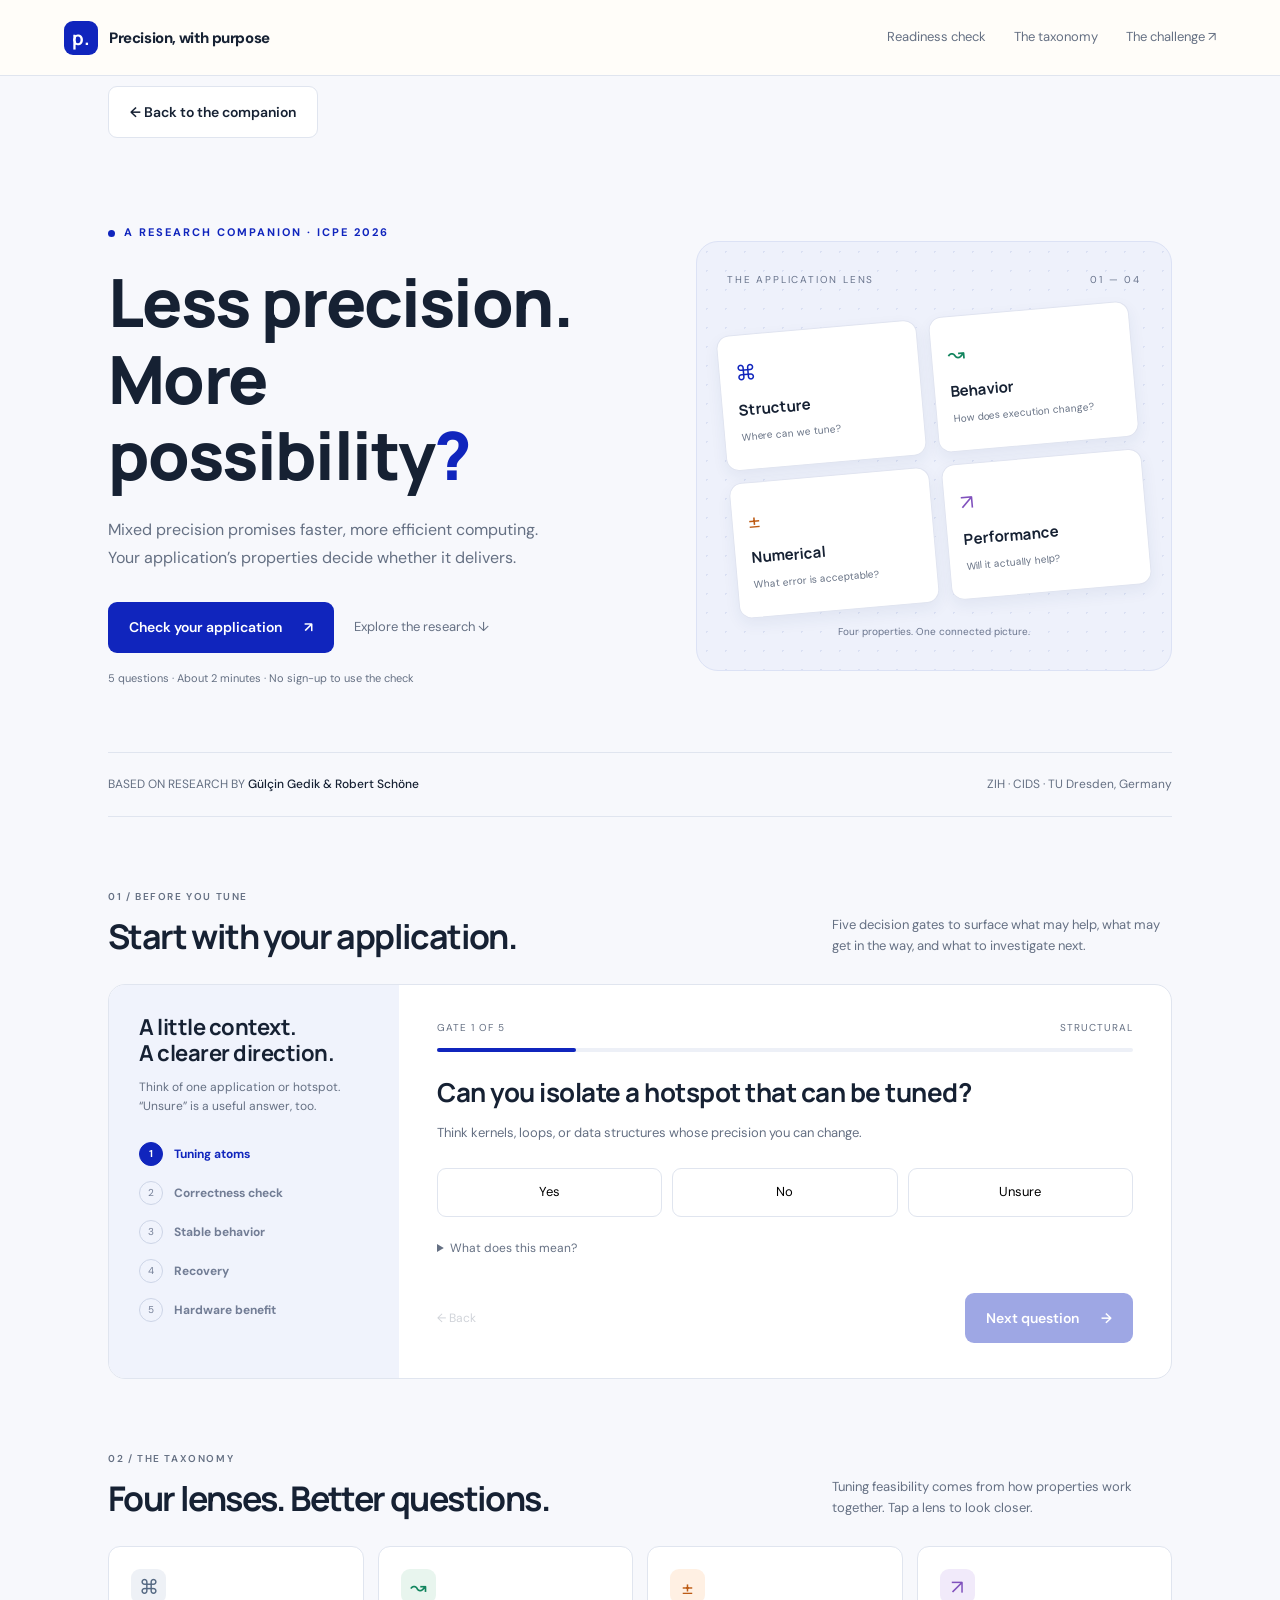
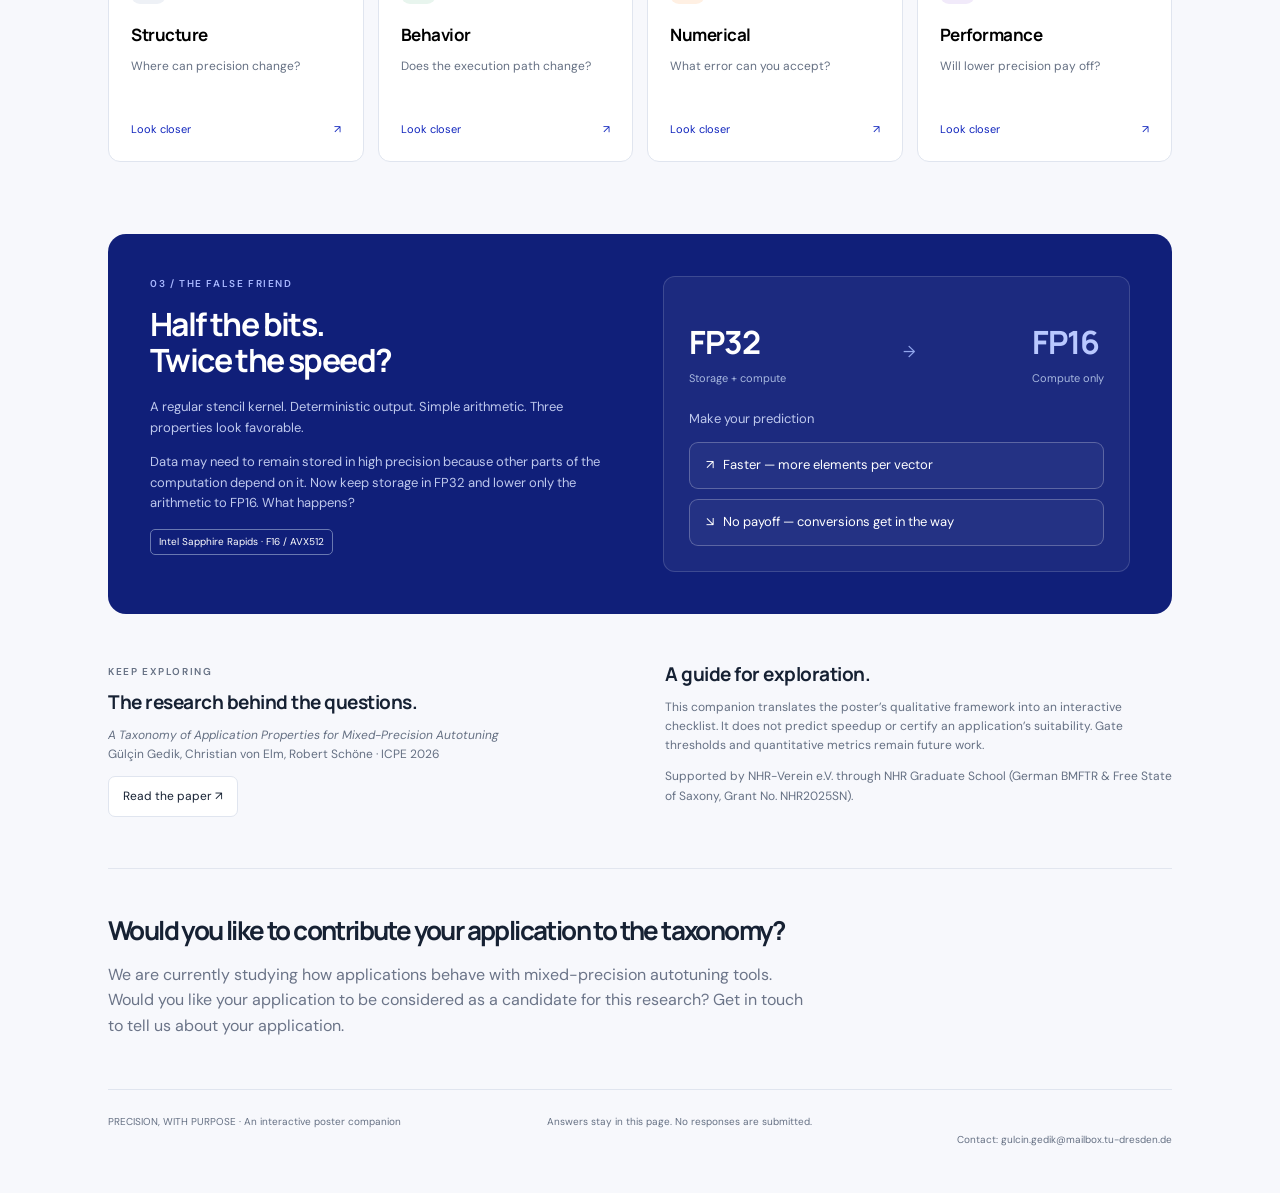
==== companion-draft.html @ 81ef7ea8 "Publish interactive mixed-precision taxonomy companion" ====
<!doctype html>
<html lang="en"><head><meta charset="utf-8"><meta name="viewport" content="width=device-width,initial-scale=1"><meta name="theme-color" content="#101fbd"><meta name="description" content="Explore what makes scientific applications ready for mixed-precision autotuning. A companion to the research by Gülçin Gedik and Robert Schöne."><title>Precision, with purpose — Mixed-precision explorer</title>
<style>
@import url('https://fonts.googleapis.com/css2?family=DM+Sans:wght@400;500;600;700&family=Manrope:wght@400;500;600;700;800&display=swap');
:root{--blue:#1025bd;--ink:#162133;--muted:#657083;--paper:#f7f8fc;--line:#e0e5ef;--green:#12855e;--orange:#bd5b14;--purple:#8051bd}*{box-sizing:border-box}html{scroll-behavior:smooth;scroll-padding-top:90px}body{margin:0;background:var(--paper);color:var(--ink);font-family:'DM Sans',sans-serif;line-height:1.6}button,a{-webkit-tap-highlight-color:transparent}button{font:inherit;cursor:pointer}a{color:inherit}button:focus-visible,a:focus-visible,summary:focus-visible{outline:3px solid #ec9b38;outline-offset:5px}header{height:76px;background:#fffdf9eF;border-bottom:1px solid var(--line);display:flex;align-items:center;justify-content:space-between;padding:0 max(5vw,20px);position:sticky;top:0;z-index:5;backdrop-filter:blur(12px)}.brand{display:flex;gap:11px;align-items:center;text-decoration:none;font-weight:800;font-size:15px;letter-spacing:-.4px}.mark{background:var(--blue);color:white;width:34px;height:34px;display:grid;place-items:center;font:700 19px 'Manrope',sans-serif;border-radius:9px}nav{display:flex;gap:28px}nav a{text-decoration:none;font-size:13px;color:var(--muted)}nav a:hover{color:var(--blue)}.container{max-width:1120px;margin:auto;padding:0 28px}.hero{padding:76px 0 65px;display:grid;grid-template-columns:1.1fr 1fr;gap:65px;align-items:center}.eyebrow{font-size:11px;letter-spacing:2px;font-weight:700;text-transform:uppercase;color:var(--blue);display:flex;gap:9px;align-items:center}.eyebrow:before{content:'';width:7px;height:7px;border-radius:50%;background:currentColor}h1,h2,h3{font-family:'Manrope',sans-serif;line-height:1.15;letter-spacing:-1.6px}h1{font-size:clamp(44px,5.2vw,67px);font-weight:800;margin:22px 0}h1 span{color:var(--blue)}.lead{color:var(--muted);max-width:460px;font-size:16px;line-height:1.8}.actions{display:flex;gap:20px;align-items:center;flex-wrap:wrap;margin:29px 0 17px}.primary,.secondary{border:0;border-radius:9px;padding:14px 21px;font-weight:600;font-size:14px;text-decoration:none;display:inline-flex;gap:22px;align-items:center;justify-content:center}.primary{background:var(--blue);color:white}.primary:hover{background:#0c1a92}.secondary{background:white;border:1px solid var(--line)}.textlink{font-size:13px;text-decoration:none;color:var(--muted)}.tiny{font-size:11px;color:var(--muted)}.art{position:relative;border:1px solid #dce2f5;background:#eef1fb;border-radius:22px;padding:30px;min-height:370px;overflow:hidden}.art:before{content:'';position:absolute;inset:0;background-image:radial-gradient(#cdd5ee 1px,transparent 1px);background-size:19px 19px;opacity:.6}.art-top,.art-bottom{position:relative;display:flex;justify-content:space-between;font-size:10px;letter-spacing:1.8px;color:#69748c}.orbit{position:relative;display:grid;grid-template-columns:1fr 1fr;gap:12px;margin:30px 0 22px;transform:rotate(-5deg)}.tile{background:white;border:1px solid #e0e4f0;border-radius:13px;padding:22px 16px;box-shadow:0 6px 15px #273e7610}.tile b{font-family:Manrope,sans-serif;font-size:15px;display:block;margin-top:7px}.tile span{font-size:10px;color:var(--muted)}.tile i{font-style:normal;font-size:21px;color:var(--blue)}.tile:nth-child(2) i{color:var(--green)}.tile:nth-child(3) i{color:var(--orange)}.tile:nth-child(4) i{color:var(--purple)}.art-bottom{letter-spacing:0;justify-content:center}.researchbar{display:flex;justify-content:space-between;gap:20px;padding:22px 0;border-top:1px solid var(--line);border-bottom:1px solid var(--line);font-size:12px;color:var(--muted)}.researchbar strong{color:var(--ink);font-weight:500}.section{padding:72px 0}.section-head{display:flex;justify-content:space-between;align-items:end;gap:25px;margin-bottom:28px}.section-head p{max-width:340px;font-size:13px;color:var(--muted);margin:0}h2{font-size:34px;margin:12px 0 0}h3{font-size:19px;letter-spacing:-.5px}.sectionnum{font-size:10px;letter-spacing:1.6px;color:var(--muted);font-weight:600}.checker{display:grid;grid-template-columns:290px 1fr;border:1px solid var(--line);border-radius:17px;background:white;overflow:hidden}.check-side{background:#f0f3fc;padding:30px}.check-side h3{font-size:22px;margin:0 0 12px}.check-side p{font-size:12px;color:var(--muted)}.gate-list{list-style:none;margin:26px 0 0;padding:0}.gate-list li{display:flex;gap:11px;align-items:center;font-size:12px;color:#727d95;margin:15px 0}.gate-list span{width:24px;height:24px;border-radius:50%;border:1px solid #cdd5e7;display:grid;place-items:center;font-size:10px}.gate-list .active{color:var(--blue);font-weight:700}.gate-list .active span{background:var(--blue);color:white;border-color:var(--blue)}.gate-list .done span{background:#dce8de;border-color:#dce8de;color:#307249}.question{padding:35px 38px;min-height:370px}.progress{display:flex;justify-content:space-between;font-size:10px;letter-spacing:1px;color:var(--muted)}.track{height:4px;background:#edf0f7;border-radius:5px;margin:12px 0 26px}.track div{height:100%;background:var(--blue);border-radius:5px;transition:width .3s}.question h3{font-size:26px;max-width:550px;margin:15px 0}.question p{font-size:13px;color:var(--muted)}.choices{display:flex;gap:10px;margin:24px 0 16px}.choice{background:white;border:1px solid var(--line);border-radius:9px;flex:1;padding:13px 8px;font-size:13px}.choice:hover,.choice.selected{background:#edf0ff;border-color:var(--blue);color:var(--blue)}details{font-size:12px;color:var(--muted)}summary{cursor:pointer;min-height:35px;padding:6px 0}details p{margin:5px 0 15px}.q-footer{display:flex;justify-content:space-between;align-items:center;margin-top:25px}.back{background:transparent;border:0;color:var(--muted);padding:10px 0;font-size:12px}.back:disabled{opacity:.3;cursor:default}.primary:disabled{opacity:.4;cursor:default}.properties{display:grid;grid-template-columns:repeat(4,1fr);gap:14px}.property{background:white;border:1px solid var(--line);border-radius:12px;padding:22px;text-align:left;transition:transform .2s}.property:hover{transform:translateY(-4px)}.property .icon{display:grid;place-items:center;width:35px;height:35px;border-radius:9px;background:#eef1f6;font-size:20px;color:#546882}.property:nth-child(2) .icon{background:#e8f5ee;color:var(--green)}.property:nth-child(3) .icon{background:#fff0e3;color:var(--orange)}.property:nth-child(4) .icon{background:#f1eafa;color:var(--purple)}.property h3{margin:21px 0 9px;font-size:17px}.property p{font-size:12px;color:var(--muted);min-height:40px}.property .more{display:flex;justify-content:space-between;font-size:11px;color:var(--blue);margin-top:24px}.property[aria-expanded=true]{border-color:var(--blue);box-shadow:0 0 0 1px var(--blue)}.property-detail{background:#eef1fb;border-radius:12px;padding:24px;margin-top:16px;font-size:14px}.property-detail h3{margin-top:0}.property-detail p{max-width:800px}.challenge{background:#101f79;color:white;border-radius:18px;display:grid;grid-template-columns:1fr 1fr;gap:45px;padding:42px;position:relative;overflow:hidden}.challenge .sectionnum{color:#a8b8ff}.challenge h2{font-size:32px;margin:14px 0 18px}.challenge p{font-size:13px;color:#bec8ed}.challenge .tag{font-size:10px;border:1px solid #6978b1;border-radius:5px;padding:4px 8px;display:inline-block}.experiment{background:#ffffff0d;border:1px solid #ffffff26;border-radius:12px;padding:25px;align-self:center}.precision{display:flex;align-items:center;justify-content:space-between;padding:18px 0 24px}.precision b{font:700 32px Manrope,sans-serif;letter-spacing:-1px}.precision small{display:block;font:11px 'DM Sans',sans-serif;color:#a8b8df;margin-top:7px}.experiment .choices{margin:0;flex-direction:column}.experiment .choice{background:#ffffff0a;color:white;border-color:#ffffff40;text-align:left;padding:12px 16px}.experiment .choice:hover{background:#ffffff20}.experiment .choice.selected{border-color:#aebdff;background:#ffffff20}.reveal{border-top:1px solid #ffffff30;margin-top:20px;padding-top:16px}.reveal h3{font-size:18px;letter-spacing:-.3px}.bars{margin:20px 0}.barrow{display:grid;grid-template-columns:90px 1fr 35px;gap:10px;font-size:11px;margin:12px 0;align-items:center}.bar{height:9px;background:#ffffff12;border-radius:3px}.bar i{height:100%;display:block;background:#f4b55c;border-radius:3px}.barrow:last-child i{background:#7ee0b9}.reveal a{color:white}.source{padding:50px 0;display:grid;grid-template-columns:1fr 1fr;gap:50px}.source h3{margin:0 0 12px}.source p{font-size:12px;color:var(--muted)}.source-links{display:flex;flex-wrap:wrap;gap:12px}.source-links a{font-size:12px;background:white;border:1px solid var(--line);padding:10px 14px;border-radius:7px;text-decoration:none}footer{border-top:1px solid var(--line);display:flex;justify-content:space-between;gap:20px;padding:24px 0 35px;font-size:10px;color:var(--muted)}.result-row{padding:15px 0;border-bottom:1px solid var(--line);font-size:12px}.result-row strong{display:flex;justify-content:space-between;gap:15px;font-size:13px}.result-row p{margin:7px 0 0}.pill{border-radius:5px;padding:2px 7px;background:#fff0de;color:#8d501a;font-size:10px;font-weight:500;white-space:nowrap}.pill.good{background:#e5f3ec;color:#246b4e}.result-top{font-size:11px;color:var(--blue);font-weight:700;letter-spacing:1px}.result-actions{display:flex;flex-wrap:wrap;gap:10px;margin-top:23px}.copy-status{font-size:11px;color:var(--green)}[hidden]{display:none!important}@media(min-width:900px){.hero h1{max-width:560px}}@media(prefers-reduced-motion:reduce){html{scroll-behavior:auto}*{transition:none!important}}@media(max-width:760px){header{height:65px}.brand{font-size:13px}nav{gap:16px}nav a{font-size:11px}nav a:last-child{display:none}.container{padding:0 20px}.hero{grid-template-columns:1fr;gap:30px;padding:42px 0 35px}h1{font-size:46px;letter-spacing:-2px}.lead{font-size:14px}.art{min-height:unset;padding:20px}.orbit{margin:20px 0;gap:9px}.tile{padding:13px 16px}.tile b{font-size:13px}.tile i{font-size:18px}.researchbar{font-size:10px;flex-direction:column;gap:7px}.section{padding:45px 0}.section-head{display:block}.section-head p{margin-top:15px;max-width:100%}h2{font-size:28px}.checker{grid-template-columns:1fr}.check-side{padding:20px}.check-side h3{font-size:18px;margin-bottom:5px}.check-side p{margin:0}.gate-list{display:flex;justify-content:space-between;margin:17px 0 0}.gate-list li{margin:0}.gate-list li b{display:none}.gate-list span{width:27px;height:27px}.question{padding:25px 20px;min-height:360px}.question h3{font-size:23px}.choices{gap:7px}.properties{grid-template-columns:1fr 1fr;gap:10px}.property{padding:17px}.property h3{font-size:16px;margin-top:14px}.property p{font-size:11px}.property .more{margin-top:18px}.challenge{grid-template-columns:1fr;padding:25px;gap:23px}.challenge h2{font-size:29px}.experiment{padding:20px}.source{grid-template-columns:1fr;gap:25px;padding:36px 0}footer{flex-direction:column;gap:8px}.hero .tiny{font-size:10px}}@media(max-width:360px){h1{font-size:40px}.container{padding:0 16px}nav{gap:10px}.brand{font-size:12px}}
</style></head><body>
<header><a class="brand" href="#"><span class="mark">p.</span>Precision, with purpose</a><nav aria-label="Main navigation"><a href="#check">Readiness check</a><a href="#explore">The taxonomy</a><a href="#challenge">The challenge ↗</a></nav></header>
<main class="container"><div style="position:sticky;top:76px;z-index:4;padding:10px 0;background:#f7f8fc"><a id="back-to-companion" href="index.html#autotuner" class="secondary" style="min-height:44px">← Back to the companion</a></div><section class="hero"><div><div class="eyebrow">A research companion · ICPE 2026</div><h1>Less precision.<br>More possibility<span>?</span></h1><p class="lead">Mixed precision promises faster, more efficient computing. Your application’s properties decide whether it delivers.</p><div class="actions"><a class="primary" href="#check">Check your application <span>↗</span></a><a class="textlink" href="#explore">Explore the research ↓</a></div><div class="tiny">5 questions · About 2 minutes · No sign-up to use the check</div></div><div class="art" aria-label="Four connected application properties: structure, behavior, numerical, performance"><div class="art-top"><span>THE APPLICATION LENS</span><span>01 — 04</span></div><div class="orbit"><div class="tile"><i>⌘</i><b>Structure</b><span>Where can we tune?</span></div><div class="tile"><i>↝</i><b>Behavior</b><span>How does execution change?</span></div><div class="tile"><i>±</i><b>Numerical</b><span>What error is acceptable?</span></div><div class="tile"><i>↗</i><b>Performance</b><span>Will it actually help?</span></div></div><div class="art-bottom">Four properties. One connected picture.</div></div></section>
<div class="researchbar"><span>BASED ON RESEARCH BY <strong>Gülçin Gedik & Robert Schöne</strong></span><span>ZIH · CIDS · TU Dresden, Germany</span></div>
<section id="check" class="section"><div class="section-head"><div><div class="sectionnum">01 / BEFORE YOU TUNE</div><h2>Start with your application.</h2></div><p>Five decision gates to surface what may help, what may get in the way, and what to investigate next.</p></div><div class="checker"><aside class="check-side"><h3>A little context.<br>A clearer direction.</h3><p>Think of one application or hotspot. “Unsure” is a useful answer, too.</p><ol class="gate-list" id="gate-list"></ol></aside><div class="question" id="question" aria-live="polite"></div></div></section>
<section id="explore" class="section" style="padding-top:0"><div class="section-head"><div><div class="sectionnum">02 / THE TAXONOMY</div><h2>Four lenses. Better questions.</h2></div><p>Tuning feasibility comes from how properties work together. Tap a lens to look closer.</p></div><div class="properties" id="properties"></div><div class="property-detail" id="property-detail" hidden aria-live="polite"></div></section>
<section id="challenge" class="challenge"><div><div class="sectionnum">03 / THE FALSE FRIEND</div><h2>Half the bits.<br>Twice the speed?</h2><p>A regular stencil kernel. Deterministic output. Simple arithmetic. Three properties look favorable.</p><p>Data may need to remain stored in high precision because other parts of the computation depend on it. Now keep storage in FP32 and lower only the arithmetic to FP16. What happens?</p><span class="tag">Intel Sapphire Rapids · F16 / AVX512</span></div><div class="experiment"><div class="precision"><div><b>FP32</b><small>Storage + compute</small></div><span style="color:#91a6ec">→</span><div><b style="color:#b9c8ff">FP16</b><small>Compute only</small></div></div><p style="margin-top:0">Make your prediction</p><div class="choices" id="predictions"><button class="choice" data-guess="faster">↗ &nbsp; Faster — more elements per vector</button><button class="choice" data-guess="slower">↘ &nbsp; No payoff — conversions get in the way</button></div><div class="reveal" id="reveal" hidden aria-live="polite"><h3 id="reveal-title"></h3><p>In the poster’s instruction-level example, conversion and packing costs outweigh the arithmetic saving.</p><div class="bars"><div class="barrow"><span>FP32 → FP16</span><span class="bar"><i style="width:80%"></i></span><span>+12</span></div><div class="barrow"><span>FP16 → FP32</span><span class="bar"><i style="width:20%"></i></span><span>+3</span></div><div class="barrow"><span>Arithmetic</span><span class="bar"><i style="width:13.3%"></i></span><span>−2</span></div></div><p class="tiny">Change in RT cycle demand shown in the poster; this is an instruction-level illustration, not a measured end-to-end speedup.</p><details><summary style="color:white">Why does this happen?</summary><p>Storage stays FP32, so memory traffic is not reduced. Loading FP32 values, converting and packing them into FP16, then converting the result back adds work. Processing 32 FP16 elements per ZMM does not guarantee a useful gain.</p><p>The example counts 15 conversion/pack operations per 32 outputs, versus only 2 cycles saved in arithmetic. Operations and cycles are different units; the bars above use the poster’s cycle-demand figures.</p></details></div></div></section>
<section class="source"><div><div class="sectionnum">KEEP EXPLORING</div><h3 style="margin-top:12px">The research behind the questions.</h3><p><em>A Taxonomy of Application Properties for Mixed-Precision Autotuning</em><br>Gülçin Gedik, Christian von Elm, Robert Schöne · ICPE 2026</p><div class="source-links"><a href="https://doi.org/10.1145/3777911.3801102" target="_blank" rel="noopener">Read the paper ↗</a></div></div><div><h3>A guide for exploration.</h3><p>This companion translates the poster’s qualitative framework into an interactive checklist. It does not predict speedup or certify an application’s suitability. Gate thresholds and quantitative metrics remain future work.</p><p>Supported by NHR-Verein e.V. through NHR Graduate School (German BMFTR & Free State of Saxony, Grant No. NHR2025SN).</p></div></section>
</main><div class="container"><section class="application-invitation" style="padding:35px 0;border-top:1px solid #e2e6ef"><h2 style="font-size:26px">Would you like to contribute your application to the taxonomy?</h2><p style="color:#6b7488;max-width:700px">We are currently studying how applications behave with mixed-precision autotuning tools. Would you like your application to be considered as a candidate for this research? Get in touch to tell us about your application.</p></section><footer><span>PRECISION, WITH PURPOSE · An interactive poster companion</span><span>Answers stay in this page. No responses are submitted.</span><p style="margin-top:18px">Contact: <span style="user-select:all">gulcin.gedik@mailbox.tu-dresden.de</span></p></footer></div>
<script>
try { const previous = new URL(document.referrer); if (previous.origin === location.origin && /\/(index|plane)\.html$/.test(previous.pathname)) document.getElementById("back-to-companion").href = previous.pathname + "#autotuner"; } catch {}

const gates=[
{label:'Tuning atoms',cat:'STRUCTURAL',q:'Can you isolate a hotspot that can be tuned?',desc:'Think kernels, loops, or data structures whose precision you can change.',help:'Deep call chains, irregular access, and communication boundaries can make tuning atoms difficult to isolate. Granularity also controls search-space size and conversion density.',yes:'A localizable hotspot gives profiling and precision edits a clearer starting point. Next, map its data flow and conversion boundaries.',no:'Map the call structure and data flow first. Identify precision-editable kernels or consider coarser tuning groups.',unsure:'Profile representative workloads to locate hotspots, then inspect whether their precision can be edited independently.'},
{label:'Correctness check',cat:'NUMERICAL',q:'Can you tell whether a tuned result is acceptable?',desc:'You need an affordable correctness check tied to the application’s goals.',help:'An oracle might use significant variables, residuals, invariants, or domain scores. Choose tolerances based on scientific requirements, rather than relying on output similarity alone.',yes:'You have a validation starting point. Confirm the metric and tolerance catch failures that matter for your application.',no:'Define an affordable validation oracle before exploring precision changes. Consider residuals, invariants, or domain-specific scores.',unsure:'Identify the outputs or invariants that matter and establish an acceptable error tolerance with domain expertise.'},
{label:'Stable behavior',cat:'BEHAVIORAL',q:'Is execution stable enough to validate reliably?',desc:'Consider changes across runs, inputs, and convergence trajectories.',help:'Fixed iteration counts can simplify validation. Adaptive logic, convergence-based stopping, or non-determinism can require trajectory checks, repeated runs, and multiple inputs.',yes:'Stable behavior may simplify comparisons. Still check representative inputs and monitor any precision-dependent control flow.',no:'Plan repeated runs and representative inputs. Track trajectories, stalls, false convergence, and fallback frequency where relevant.',unsure:'Compare repeated baseline runs across representative inputs to characterize variability before judging tuned results.'},
{label:'Recovery',cat:'NUMERICAL',q:'Can the application recover when precision is too low?',desc:'For example, through a robust higher-precision correction or fallback.',help:'Recovery enables safer exploration. Error accumulation, ill-conditioning, or strict constraints can require conservative pruning. A fallback must itself be checked for reliability and cost.',yes:'A recovery path can support safer exploration. Validate its reliability and include correction or fallback costs in evaluation.',no:'Use conservative precision changes and pruning. Investigate whether an algorithmic correction or reliable fallback is possible.',unsure:'Test how numerical error accumulates and whether a higher-precision fallback or correction can reliably restore correctness.'},
{label:'Hardware benefit',cat:'PERFORMANCE',q:'Is there a plausible hardware benefit after conversion costs?',desc:'Consider the bottleneck, precision support, and where data is stored.',help:'Compute-bound regions may benefit from low-precision units. Memory- or communication-bound regions depend on reduced data movement. Casts, compiler effects, and portability can erase gains.',yes:'Benchmark on the target hardware. Include conversions, compiler effects, data movement, and any recovery overhead.',no:'Revisit the bottleneck and storage precision before tuning arithmetic. Conversion costs may outweigh potential savings.',unsure:'Measure the bottleneck and hardware precision support, then estimate conversion and data-movement costs.'}
];
const lenses=[{name:'Structure',icon:'⌘',short:'Where can precision change?',body:'Code organization, data flow, and parallel boundaries define the tuning atoms. Irregular access and deep calls increase analysis cost; fine granularity can enlarge the search space and increase casts.',impact:'Profiling & search',example:'In the poster’s unstructured FE Krylov stress case, the deep, data-dependent call structure makes tuning atoms hard to isolate.'},{name:'Behavior',icon:'↝',short:'Does the execution path change?',body:'Runtime progression, control flow, and variability shape validation. Fixed iterations may allow final-output checks; adaptive or convergence-based execution may need trajectory monitoring and repeated runs.',impact:'Validation',example:'The Krylov stress case combines convergence-based execution with run-to-run variance, making reliable comparison harder.'},{name:'Numerical',icon:'±',short:'What error can you accept?',body:'Sensitivity, correctness criteria, and recovery shape safe exploration. Residuals, invariants, significant variables, or domain scores can define the oracle. Ill-conditioning and strict constraints favor conservative pruning.',impact:'Search-space reduction',example:'The Krylov example has residual-based verification, but error accumulates across iterations. Having an oracle alone does not make tuning easy.'},{name:'Performance',icon:'↗',short:'Will lower precision pay off?',body:'Hardware support, bottlenecks, and conversion costs determine the payoff. Compute throughput helps only when it addresses the actual bottleneck; reduced storage may matter more when data movement dominates.',impact:'Evaluation',example:'The stencil looks favorable under three lenses, yet FP16 arithmetic with FP32 storage adds conversion costs without reducing memory traffic.'}];
let step=0,answers=Array(5).fill(null),finished=false;
const el=document.getElementById('question');
function render(){document.getElementById('gate-list').innerHTML=gates.map((g,i)=>`<li class="${finished?'done':i===step?'active':answers[i]?'done':''}"><span>${answers[i]?'✓':i+1}</span><b>${g.label}</b></li>`).join('');if(finished){renderResult();return}const g=gates[step];el.innerHTML=`<div class="progress"><span>GATE ${step+1} OF 5</span><span>${g.cat}</span></div><div class="track"><div style="width:${(step+1)*20}%"></div></div><h3 tabindex="-1" id="q-title">${g.q}</h3><p>${g.desc}</p><div class="choices" role="group" aria-label="Your answer">${[['yes','Yes'],['no','No'],['unsure','Unsure']].map(([v,t])=>`<button class="choice ${answers[step]===v?'selected':''}" data-answer="${v}" aria-pressed="${answers[step]===v}">${t}</button>`).join('')}</div><details><summary>What does this mean?</summary><p>${g.help}</p></details><div class="q-footer"><button class="back" id="back" ${step===0?'disabled':''}>← Back</button><button class="primary" id="next" ${!answers[step]?'disabled':''}>${step===4?'See my summary':'Next question'} <span>→</span></button></div>`;el.querySelectorAll('[data-answer]').forEach(b=>b.onclick=()=>{answers[step]=b.dataset.answer;el.querySelectorAll('[data-answer]').forEach(x=>{x.classList.toggle('selected',x===b);x.setAttribute('aria-pressed',x===b)});el.querySelector('#next').disabled=false});el.querySelector('#back').onclick=()=>{step--;render();focusQuestion()};el.querySelector('#next').onclick=()=>{if(!answers[step])return;if(step===4)finished=true;else step++;render();focusQuestion()}}
function focusQuestion(){el.querySelector('h3')?.focus({preventScroll:true})}
function renderResult(){const needs=answers.filter(a=>a!=='yes').length;el.innerHTML=`<div class="result-top">YOUR APPLICATION / NEXT STEPS</div><h3 tabindex="-1">${needs===0?'A promising starting point.':'Here’s where to look closer.'}</h3><p>${needs===0?'All five gates look favorable based on your answers. Their interactions still need validation on your workload and hardware.':'These are investigation priorities based on your answers. Read the gates together: one obstacle can outweigh several favorable properties.'}</p>${gates.map((g,i)=>`<div class="result-row"><strong>${g.label}<span class="pill ${answers[i]==='yes'?'good':''}">${answers[i]==='yes'?'Favorable':answers[i]==='no'?'Needs attention':'Investigate'}</span></strong><p>${g[answers[i]]}</p></div>`).join('')}<p class="tiny">Qualitative guidance from the poster, not a validated score or a speedup prediction.</p><div class="result-actions"><button class="secondary" id="edit">← Review answers</button><button class="primary" id="save">Download summary ↓</button><button class="back" id="reset">Start over</button></div>`;el.querySelector('#edit').onclick=()=>{finished=false;step=0;render();focusQuestion()};el.querySelector('#reset').onclick=()=>{finished=false;step=0;answers.fill(null);render();focusQuestion()};el.querySelector('#save').onclick=()=>{const txt='MIXED-PRECISION READINESS CHECK\nQualitative guidance — not a score or speedup prediction.\n\n'+gates.map((g,i)=>`${i+1}. ${g.label}: ${answers[i]}\n${g[answers[i]]}`).join('\n\n')+'\n\nBased on A Taxonomy of Application Properties for Mixed-Precision Autotuning\nDOI: 10.1145/3777911.3801102';const url=URL.createObjectURL(new Blob([txt],{type:'text/plain'}));const a=document.createElement('a');a.href=url;a.download='precision-readiness-summary.txt';a.click();setTimeout(()=>URL.revokeObjectURL(url),1000)}}
render();
document.getElementById('properties').innerHTML=lenses.map((l,i)=>`<button class="property" data-lens="${i}" aria-expanded="false" aria-controls="property-detail"><span class="icon">${l.icon}</span><h3>${l.name}</h3><p>${l.short}</p><span class="more">Look closer <span>↗</span></span></button>`).join('');
document.querySelectorAll('[data-lens]').forEach(b=>b.onclick=()=>{const was=b.getAttribute('aria-expanded')==='true';document.querySelectorAll('[data-lens]').forEach(x=>x.setAttribute('aria-expanded','false'));const panel=document.getElementById('property-detail');panel.hidden=was;if(!was){b.setAttribute('aria-expanded','true');const l=lenses[+b.dataset.lens];panel.innerHTML=`<h3>${l.name}</h3><p>${l.body}</p><p><strong>Primary workflow impact:</strong> ${l.impact}</p><p><strong>From the poster:</strong> ${l.example}</p>`}});
document.querySelectorAll('[data-guess]').forEach(b=>b.onclick=()=>{document.querySelectorAll('[data-guess]').forEach(x=>{x.classList.toggle('selected',x===b);x.setAttribute('aria-pressed',x===b)});document.getElementById('reveal').hidden=false;document.getElementById('reveal-title').textContent=b.dataset.guess==='slower'?'Exactly. Conversions erase the gain.':'A tempting prediction. Here’s the catch.'});
</script></body></html>
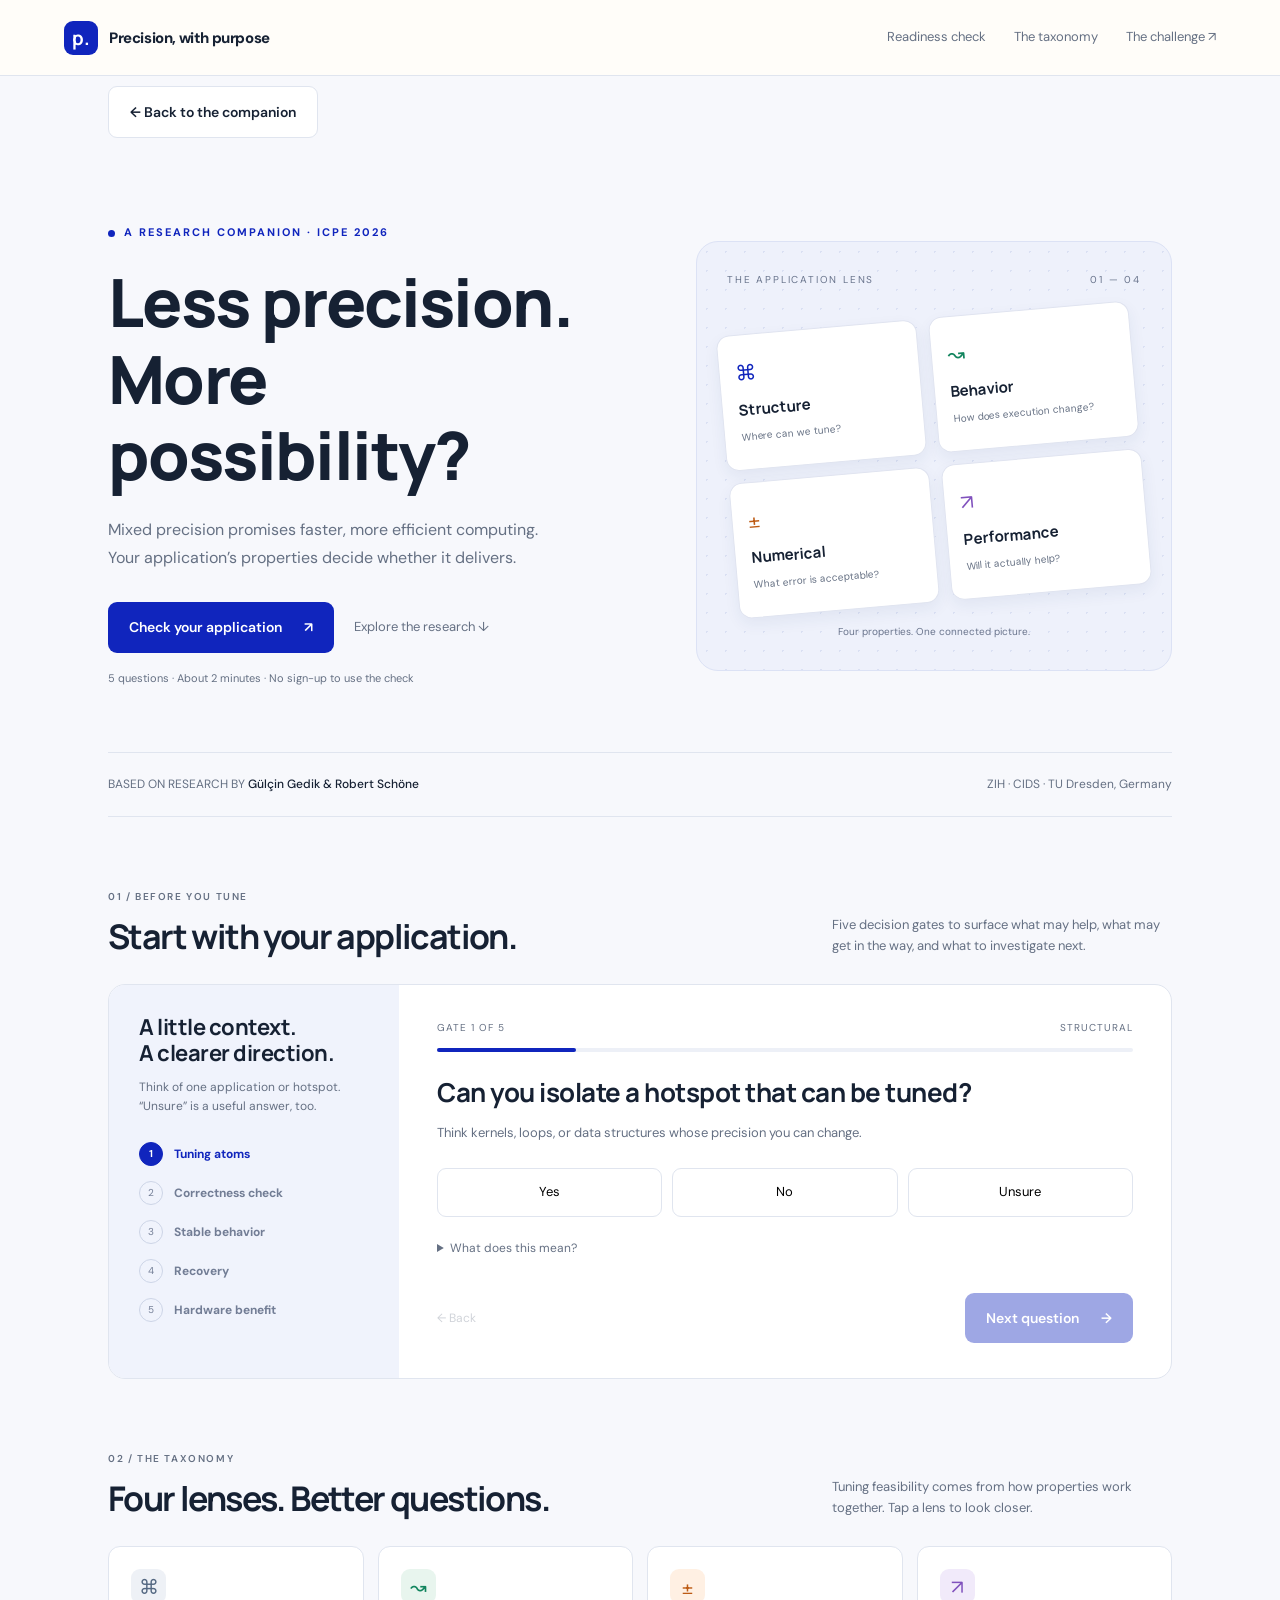
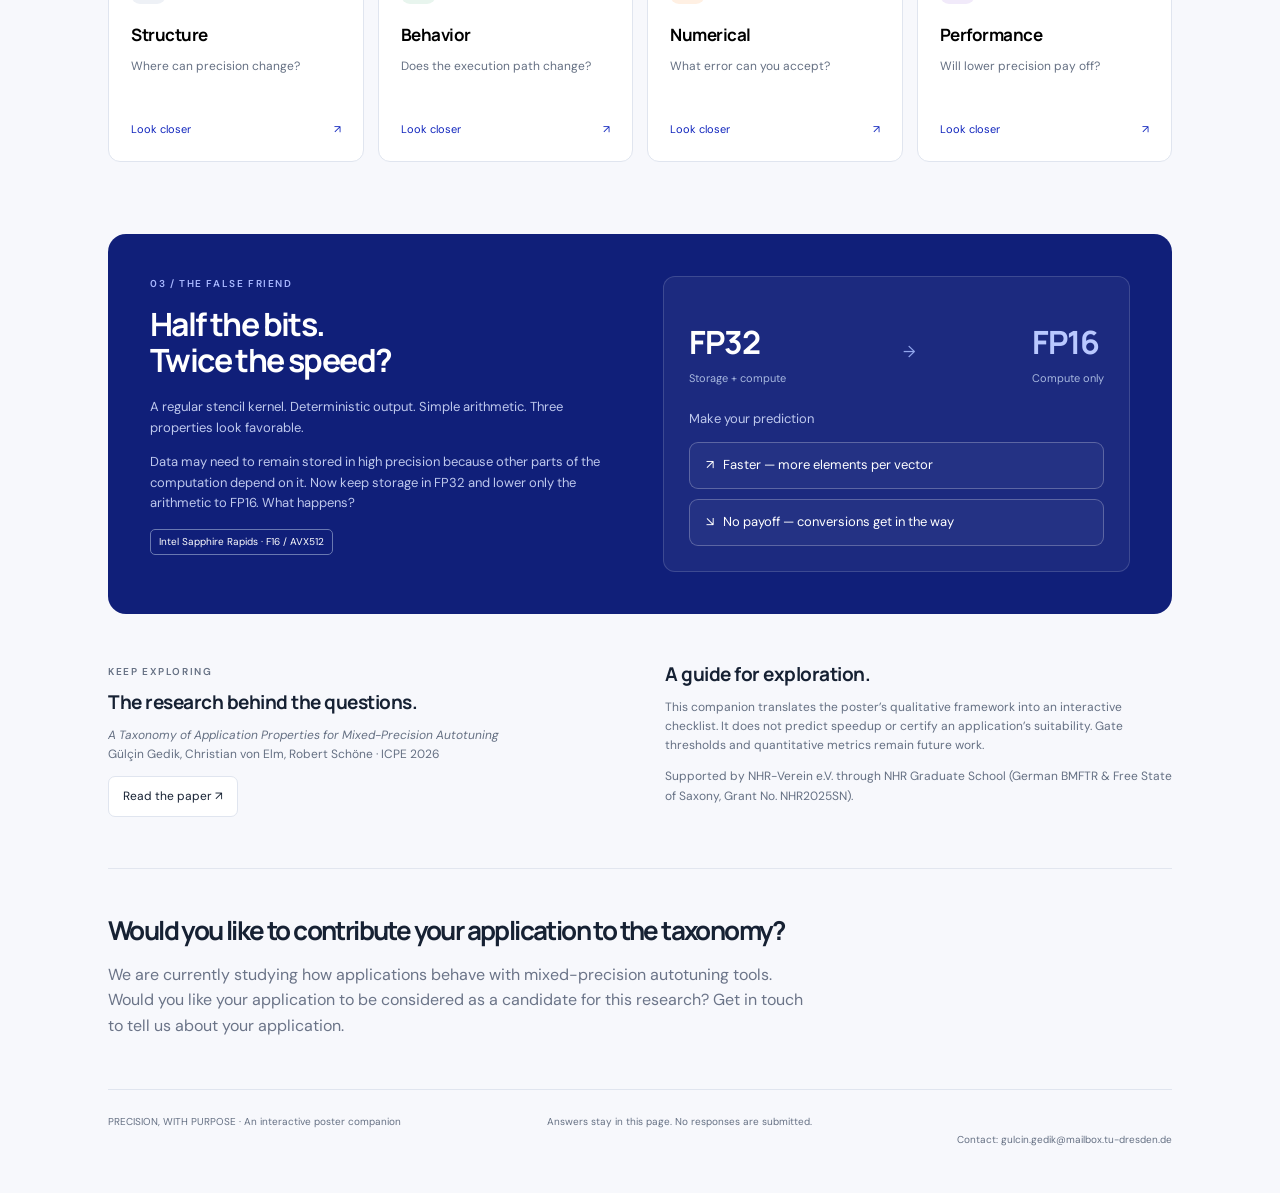
==== commit a8d12246: "Match companion heading question mark to text color" ====
--- a/companion-draft.html
+++ b/companion-draft.html
@@ -5,7 +5,7 @@
 :root{--blue:#1025bd;--ink:#162133;--muted:#657083;--paper:#f7f8fc;--line:#e0e5ef;--green:#12855e;--orange:#bd5b14;--purple:#8051bd}*{box-sizing:border-box}html{scroll-behavior:smooth;scroll-padding-top:90px}body{margin:0;background:var(--paper);color:var(--ink);font-family:'DM Sans',sans-serif;line-height:1.6}button,a{-webkit-tap-highlight-color:transparent}button{font:inherit;cursor:pointer}a{color:inherit}button:focus-visible,a:focus-visible,summary:focus-visible{outline:3px solid #ec9b38;outline-offset:5px}header{height:76px;background:#fffdf9eF;border-bottom:1px solid var(--line);display:flex;align-items:center;justify-content:space-between;padding:0 max(5vw,20px);position:sticky;top:0;z-index:5;backdrop-filter:blur(12px)}.brand{display:flex;gap:11px;align-items:center;text-decoration:none;font-weight:800;font-size:15px;letter-spacing:-.4px}.mark{background:var(--blue);color:white;width:34px;height:34px;display:grid;place-items:center;font:700 19px 'Manrope',sans-serif;border-radius:9px}nav{display:flex;gap:28px}nav a{text-decoration:none;font-size:13px;color:var(--muted)}nav a:hover{color:var(--blue)}.container{max-width:1120px;margin:auto;padding:0 28px}.hero{padding:76px 0 65px;display:grid;grid-template-columns:1.1fr 1fr;gap:65px;align-items:center}.eyebrow{font-size:11px;letter-spacing:2px;font-weight:700;text-transform:uppercase;color:var(--blue);display:flex;gap:9px;align-items:center}.eyebrow:before{content:'';width:7px;height:7px;border-radius:50%;background:currentColor}h1,h2,h3{font-family:'Manrope',sans-serif;line-height:1.15;letter-spacing:-1.6px}h1{font-size:clamp(44px,5.2vw,67px);font-weight:800;margin:22px 0}h1 span{color:var(--blue)}.lead{color:var(--muted);max-width:460px;font-size:16px;line-height:1.8}.actions{display:flex;gap:20px;align-items:center;flex-wrap:wrap;margin:29px 0 17px}.primary,.secondary{border:0;border-radius:9px;padding:14px 21px;font-weight:600;font-size:14px;text-decoration:none;display:inline-flex;gap:22px;align-items:center;justify-content:center}.primary{background:var(--blue);color:white}.primary:hover{background:#0c1a92}.secondary{background:white;border:1px solid var(--line)}.textlink{font-size:13px;text-decoration:none;color:var(--muted)}.tiny{font-size:11px;color:var(--muted)}.art{position:relative;border:1px solid #dce2f5;background:#eef1fb;border-radius:22px;padding:30px;min-height:370px;overflow:hidden}.art:before{content:'';position:absolute;inset:0;background-image:radial-gradient(#cdd5ee 1px,transparent 1px);background-size:19px 19px;opacity:.6}.art-top,.art-bottom{position:relative;display:flex;justify-content:space-between;font-size:10px;letter-spacing:1.8px;color:#69748c}.orbit{position:relative;display:grid;grid-template-columns:1fr 1fr;gap:12px;margin:30px 0 22px;transform:rotate(-5deg)}.tile{background:white;border:1px solid #e0e4f0;border-radius:13px;padding:22px 16px;box-shadow:0 6px 15px #273e7610}.tile b{font-family:Manrope,sans-serif;font-size:15px;display:block;margin-top:7px}.tile span{font-size:10px;color:var(--muted)}.tile i{font-style:normal;font-size:21px;color:var(--blue)}.tile:nth-child(2) i{color:var(--green)}.tile:nth-child(3) i{color:var(--orange)}.tile:nth-child(4) i{color:var(--purple)}.art-bottom{letter-spacing:0;justify-content:center}.researchbar{display:flex;justify-content:space-between;gap:20px;padding:22px 0;border-top:1px solid var(--line);border-bottom:1px solid var(--line);font-size:12px;color:var(--muted)}.researchbar strong{color:var(--ink);font-weight:500}.section{padding:72px 0}.section-head{display:flex;justify-content:space-between;align-items:end;gap:25px;margin-bottom:28px}.section-head p{max-width:340px;font-size:13px;color:var(--muted);margin:0}h2{font-size:34px;margin:12px 0 0}h3{font-size:19px;letter-spacing:-.5px}.sectionnum{font-size:10px;letter-spacing:1.6px;color:var(--muted);font-weight:600}.checker{display:grid;grid-template-columns:290px 1fr;border:1px solid var(--line);border-radius:17px;background:white;overflow:hidden}.check-side{background:#f0f3fc;padding:30px}.check-side h3{font-size:22px;margin:0 0 12px}.check-side p{font-size:12px;color:var(--muted)}.gate-list{list-style:none;margin:26px 0 0;padding:0}.gate-list li{display:flex;gap:11px;align-items:center;font-size:12px;color:#727d95;margin:15px 0}.gate-list span{width:24px;height:24px;border-radius:50%;border:1px solid #cdd5e7;display:grid;place-items:center;font-size:10px}.gate-list .active{color:var(--blue);font-weight:700}.gate-list .active span{background:var(--blue);color:white;border-color:var(--blue)}.gate-list .done span{background:#dce8de;border-color:#dce8de;color:#307249}.question{padding:35px 38px;min-height:370px}.progress{display:flex;justify-content:space-between;font-size:10px;letter-spacing:1px;color:var(--muted)}.track{height:4px;background:#edf0f7;border-radius:5px;margin:12px 0 26px}.track div{height:100%;background:var(--blue);border-radius:5px;transition:width .3s}.question h3{font-size:26px;max-width:550px;margin:15px 0}.question p{font-size:13px;color:var(--muted)}.choices{display:flex;gap:10px;margin:24px 0 16px}.choice{background:white;border:1px solid var(--line);border-radius:9px;flex:1;padding:13px 8px;font-size:13px}.choice:hover,.choice.selected{background:#edf0ff;border-color:var(--blue);color:var(--blue)}details{font-size:12px;color:var(--muted)}summary{cursor:pointer;min-height:35px;padding:6px 0}details p{margin:5px 0 15px}.q-footer{display:flex;justify-content:space-between;align-items:center;margin-top:25px}.back{background:transparent;border:0;color:var(--muted);padding:10px 0;font-size:12px}.back:disabled{opacity:.3;cursor:default}.primary:disabled{opacity:.4;cursor:default}.properties{display:grid;grid-template-columns:repeat(4,1fr);gap:14px}.property{background:white;border:1px solid var(--line);border-radius:12px;padding:22px;text-align:left;transition:transform .2s}.property:hover{transform:translateY(-4px)}.property .icon{display:grid;place-items:center;width:35px;height:35px;border-radius:9px;background:#eef1f6;font-size:20px;color:#546882}.property:nth-child(2) .icon{background:#e8f5ee;color:var(--green)}.property:nth-child(3) .icon{background:#fff0e3;color:var(--orange)}.property:nth-child(4) .icon{background:#f1eafa;color:var(--purple)}.property h3{margin:21px 0 9px;font-size:17px}.property p{font-size:12px;color:var(--muted);min-height:40px}.property .more{display:flex;justify-content:space-between;font-size:11px;color:var(--blue);margin-top:24px}.property[aria-expanded=true]{border-color:var(--blue);box-shadow:0 0 0 1px var(--blue)}.property-detail{background:#eef1fb;border-radius:12px;padding:24px;margin-top:16px;font-size:14px}.property-detail h3{margin-top:0}.property-detail p{max-width:800px}.challenge{background:#101f79;color:white;border-radius:18px;display:grid;grid-template-columns:1fr 1fr;gap:45px;padding:42px;position:relative;overflow:hidden}.challenge .sectionnum{color:#a8b8ff}.challenge h2{font-size:32px;margin:14px 0 18px}.challenge p{font-size:13px;color:#bec8ed}.challenge .tag{font-size:10px;border:1px solid #6978b1;border-radius:5px;padding:4px 8px;display:inline-block}.experiment{background:#ffffff0d;border:1px solid #ffffff26;border-radius:12px;padding:25px;align-self:center}.precision{display:flex;align-items:center;justify-content:space-between;padding:18px 0 24px}.precision b{font:700 32px Manrope,sans-serif;letter-spacing:-1px}.precision small{display:block;font:11px 'DM Sans',sans-serif;color:#a8b8df;margin-top:7px}.experiment .choices{margin:0;flex-direction:column}.experiment .choice{background:#ffffff0a;color:white;border-color:#ffffff40;text-align:left;padding:12px 16px}.experiment .choice:hover{background:#ffffff20}.experiment .choice.selected{border-color:#aebdff;background:#ffffff20}.reveal{border-top:1px solid #ffffff30;margin-top:20px;padding-top:16px}.reveal h3{font-size:18px;letter-spacing:-.3px}.bars{margin:20px 0}.barrow{display:grid;grid-template-columns:90px 1fr 35px;gap:10px;font-size:11px;margin:12px 0;align-items:center}.bar{height:9px;background:#ffffff12;border-radius:3px}.bar i{height:100%;display:block;background:#f4b55c;border-radius:3px}.barrow:last-child i{background:#7ee0b9}.reveal a{color:white}.source{padding:50px 0;display:grid;grid-template-columns:1fr 1fr;gap:50px}.source h3{margin:0 0 12px}.source p{font-size:12px;color:var(--muted)}.source-links{display:flex;flex-wrap:wrap;gap:12px}.source-links a{font-size:12px;background:white;border:1px solid var(--line);padding:10px 14px;border-radius:7px;text-decoration:none}footer{border-top:1px solid var(--line);display:flex;justify-content:space-between;gap:20px;padding:24px 0 35px;font-size:10px;color:var(--muted)}.result-row{padding:15px 0;border-bottom:1px solid var(--line);font-size:12px}.result-row strong{display:flex;justify-content:space-between;gap:15px;font-size:13px}.result-row p{margin:7px 0 0}.pill{border-radius:5px;padding:2px 7px;background:#fff0de;color:#8d501a;font-size:10px;font-weight:500;white-space:nowrap}.pill.good{background:#e5f3ec;color:#246b4e}.result-top{font-size:11px;color:var(--blue);font-weight:700;letter-spacing:1px}.result-actions{display:flex;flex-wrap:wrap;gap:10px;margin-top:23px}.copy-status{font-size:11px;color:var(--green)}[hidden]{display:none!important}@media(min-width:900px){.hero h1{max-width:560px}}@media(prefers-reduced-motion:reduce){html{scroll-behavior:auto}*{transition:none!important}}@media(max-width:760px){header{height:65px}.brand{font-size:13px}nav{gap:16px}nav a{font-size:11px}nav a:last-child{display:none}.container{padding:0 20px}.hero{grid-template-columns:1fr;gap:30px;padding:42px 0 35px}h1{font-size:46px;letter-spacing:-2px}.lead{font-size:14px}.art{min-height:unset;padding:20px}.orbit{margin:20px 0;gap:9px}.tile{padding:13px 16px}.tile b{font-size:13px}.tile i{font-size:18px}.researchbar{font-size:10px;flex-direction:column;gap:7px}.section{padding:45px 0}.section-head{display:block}.section-head p{margin-top:15px;max-width:100%}h2{font-size:28px}.checker{grid-template-columns:1fr}.check-side{padding:20px}.check-side h3{font-size:18px;margin-bottom:5px}.check-side p{margin:0}.gate-list{display:flex;justify-content:space-between;margin:17px 0 0}.gate-list li{margin:0}.gate-list li b{display:none}.gate-list span{width:27px;height:27px}.question{padding:25px 20px;min-height:360px}.question h3{font-size:23px}.choices{gap:7px}.properties{grid-template-columns:1fr 1fr;gap:10px}.property{padding:17px}.property h3{font-size:16px;margin-top:14px}.property p{font-size:11px}.property .more{margin-top:18px}.challenge{grid-template-columns:1fr;padding:25px;gap:23px}.challenge h2{font-size:29px}.experiment{padding:20px}.source{grid-template-columns:1fr;gap:25px;padding:36px 0}footer{flex-direction:column;gap:8px}.hero .tiny{font-size:10px}}@media(max-width:360px){h1{font-size:40px}.container{padding:0 16px}nav{gap:10px}.brand{font-size:12px}}
 </style></head><body>
 <header><a class="brand" href="#"><span class="mark">p.</span>Precision, with purpose</a><nav aria-label="Main navigation"><a href="#check">Readiness check</a><a href="#explore">The taxonomy</a><a href="#challenge">The challenge ↗</a></nav></header>
-<main class="container"><div style="position:sticky;top:76px;z-index:4;padding:10px 0;background:#f7f8fc"><a id="back-to-companion" href="index.html#autotuner" class="secondary" style="min-height:44px">← Back to the companion</a></div><section class="hero"><div><div class="eyebrow">A research companion · ICPE 2026</div><h1>Less precision.<br>More possibility<span>?</span></h1><p class="lead">Mixed precision promises faster, more efficient computing. Your application’s properties decide whether it delivers.</p><div class="actions"><a class="primary" href="#check">Check your application <span>↗</span></a><a class="textlink" href="#explore">Explore the research ↓</a></div><div class="tiny">5 questions · About 2 minutes · No sign-up to use the check</div></div><div class="art" aria-label="Four connected application properties: structure, behavior, numerical, performance"><div class="art-top"><span>THE APPLICATION LENS</span><span>01 — 04</span></div><div class="orbit"><div class="tile"><i>⌘</i><b>Structure</b><span>Where can we tune?</span></div><div class="tile"><i>↝</i><b>Behavior</b><span>How does execution change?</span></div><div class="tile"><i>±</i><b>Numerical</b><span>What error is acceptable?</span></div><div class="tile"><i>↗</i><b>Performance</b><span>Will it actually help?</span></div></div><div class="art-bottom">Four properties. One connected picture.</div></div></section>
+<main class="container"><div style="position:sticky;top:76px;z-index:4;padding:10px 0;background:#f7f8fc"><a id="back-to-companion" href="index.html#autotuner" class="secondary" style="min-height:44px">← Back to the companion</a></div><section class="hero"><div><div class="eyebrow">A research companion · ICPE 2026</div><h1>Less precision.<br>More possibility<span style="color:var(--ink)">?</span></h1><p class="lead">Mixed precision promises faster, more efficient computing. Your application’s properties decide whether it delivers.</p><div class="actions"><a class="primary" href="#check">Check your application <span>↗</span></a><a class="textlink" href="#explore">Explore the research ↓</a></div><div class="tiny">5 questions · About 2 minutes · No sign-up to use the check</div></div><div class="art" aria-label="Four connected application properties: structure, behavior, numerical, performance"><div class="art-top"><span>THE APPLICATION LENS</span><span>01 — 04</span></div><div class="orbit"><div class="tile"><i>⌘</i><b>Structure</b><span>Where can we tune?</span></div><div class="tile"><i>↝</i><b>Behavior</b><span>How does execution change?</span></div><div class="tile"><i>±</i><b>Numerical</b><span>What error is acceptable?</span></div><div class="tile"><i>↗</i><b>Performance</b><span>Will it actually help?</span></div></div><div class="art-bottom">Four properties. One connected picture.</div></div></section>
 <div class="researchbar"><span>BASED ON RESEARCH BY <strong>Gülçin Gedik & Robert Schöne</strong></span><span>ZIH · CIDS · TU Dresden, Germany</span></div>
 <section id="check" class="section"><div class="section-head"><div><div class="sectionnum">01 / BEFORE YOU TUNE</div><h2>Start with your application.</h2></div><p>Five decision gates to surface what may help, what may get in the way, and what to investigate next.</p></div><div class="checker"><aside class="check-side"><h3>A little context.<br>A clearer direction.</h3><p>Think of one application or hotspot. “Unsure” is a useful answer, too.</p><ol class="gate-list" id="gate-list"></ol></aside><div class="question" id="question" aria-live="polite"></div></div></section>
 <section id="explore" class="section" style="padding-top:0"><div class="section-head"><div><div class="sectionnum">02 / THE TAXONOMY</div><h2>Four lenses. Better questions.</h2></div><p>Tuning feasibility comes from how properties work together. Tap a lens to look closer.</p></div><div class="properties" id="properties"></div><div class="property-detail" id="property-detail" hidden aria-live="polite"></div></section>
